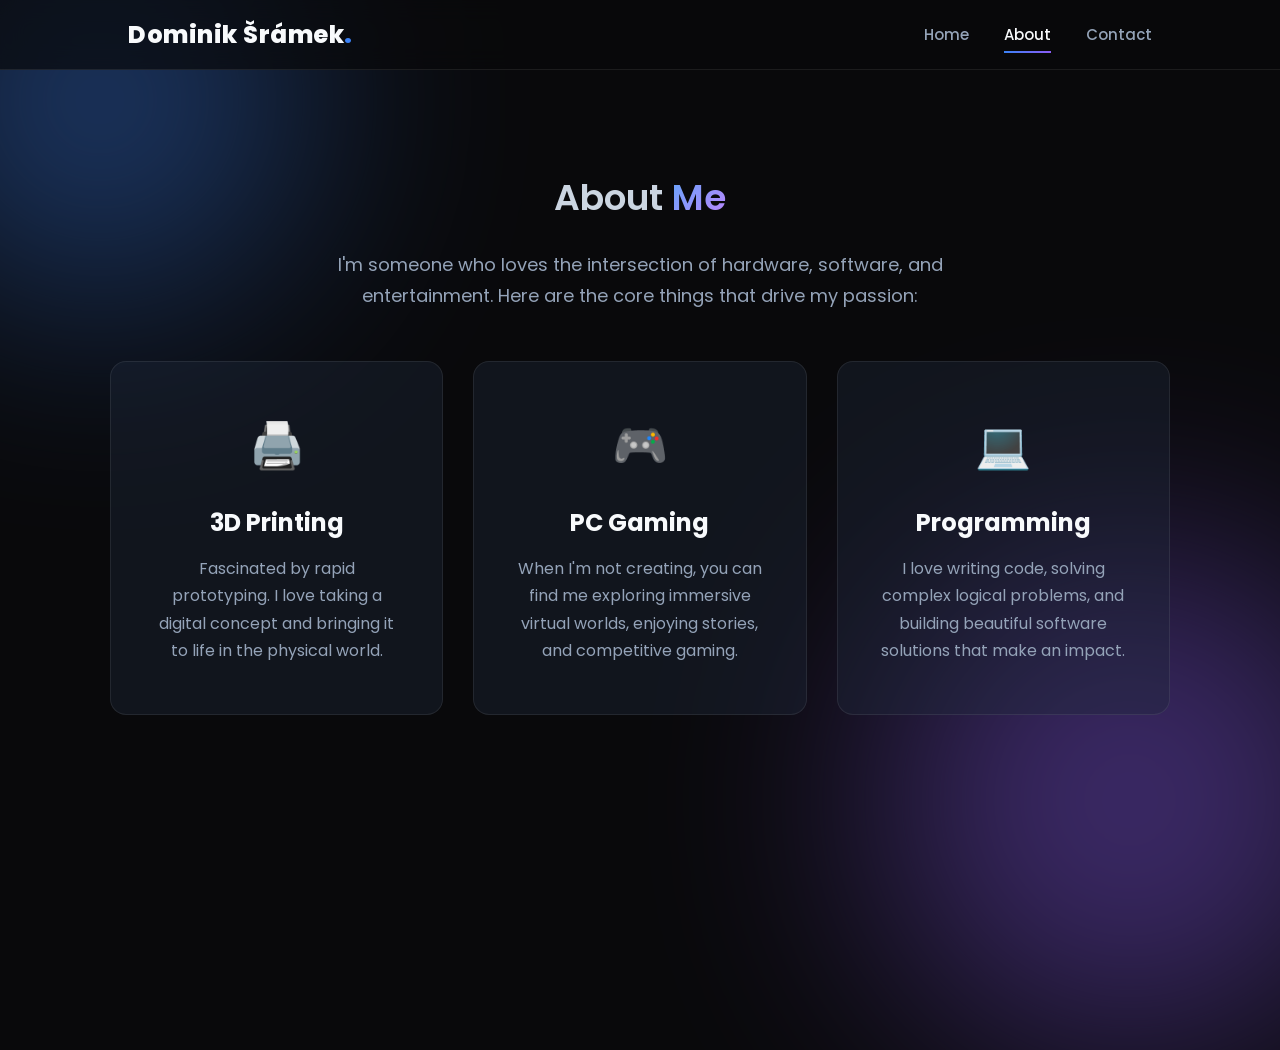
==== about.html @ bb0749fe "Made a whole website" ====
<!DOCTYPE html>
<html lang="en">
<head>
    <meta charset="UTF-8">
    <meta name="viewport" content="width=device-width, initial-scale=1.0">
    <title>About Me - Dominik Šrámek</title>
    <link href="https://fonts.googleapis.com/css2?family=Poppins:wght@300;400;500;600;800&display=swap" rel="stylesheet">
    <link rel="stylesheet" href="style.css">
</head>
<body>
    <div class="bg-shape shape-1"></div>
    <div class="bg-shape shape-2"></div>

    <nav class="navbar">
        <div class="logo">Dominik Šrámek<span>.</span></div>
        <ul class="nav-links">
            <li><a href="index.html">Home</a></li>
            <li><a href="about.html" class="active">About</a></li>
            <li><a href="contact.html">Contact</a></li>
        </ul>
    </nav>
    
    <main class="content">
        <section class="about-section slide-up">
            <h2>About <span class="highlight">Me</span></h2>
            <p class="about-intro">I'm someone who loves the intersection of hardware, software, and entertainment. Here are the core things that drive my passion:</p>
            <div class="cards-container">
                <div class="card card-3d">
                    <div class="card-icon">🖨️</div>
                    <h3>3D Printing</h3>
                    <p>Fascinated by rapid prototyping. I love taking a digital concept and bringing it to life in the physical world.</p>
                </div>
                <div class="card card-3d">
                    <div class="card-icon">🎮</div>
                    <h3>PC Gaming</h3>
                    <p>When I'm not creating, you can find me exploring immersive virtual worlds, enjoying stories, and competitive gaming.</p>
                </div>
                <div class="card card-3d">
                    <div class="card-icon">💻</div>
                    <h3>Programming</h3>
                    <p>I love writing code, solving complex logical problems, and building beautiful software solutions that make an impact.</p>
                </div>
            </div>
        </section>
    </main>
</body>
</html>
---- style.css ----
/* Reset and Base Styles */
* {
    margin: 0;
    padding: 0;
    box-sizing: border-box;
    font-family: 'Poppins', sans-serif;
}

:root {
    --bg-dark: #09090b;
    --text-main: #f8fafc;
    --text-muted: #94a3b8;
    --accent-1: #3b82f6; /* Blue */
    --accent-2: #8b5cf6; /* Purple */
    --card-bg: rgba(30, 41, 59, 0.4);
    --card-border: rgba(255, 255, 255, 0.08);
}

body {
    background-color: var(--bg-dark);
    color: var(--text-main);
    min-height: 100vh;
    padding-top: 80px; 
    overflow-x: hidden;
    position: relative;
}

/* Abstract Background Shapes */
.bg-shape {
    position: absolute;
    border-radius: 50%;
    filter: blur(120px);
    z-index: -1;
    opacity: 0.4;
    animation: pulse 12s infinite alternate ease-in-out;
}

.shape-1 {
    width: 400px;
    height: 400px;
    background: var(--accent-1);
    top: -100px;
    left: -100px;
}

.shape-2 {
    width: 500px;
    height: 500px;
    background: var(--accent-2);
    bottom: -150px;
    right: -100px;
    animation-delay: -5s;
}

@keyframes pulse {
    0% { transform: scale(1) translate(0, 0); opacity: 0.3; }
    100% { transform: scale(1.2) translate(50px, 50px); opacity: 0.6; }
}

/* Glassmorphism Navbar */
.navbar {
    position: fixed;
    top: 0;
    left: 0;
    width: 100%;
    height: 70px;
    background: rgba(9, 9, 11, 0.7);
    backdrop-filter: blur(12px);
    -webkit-backdrop-filter: blur(12px);
    border-bottom: 1px solid var(--card-border);
    display: flex;
    justify-content: space-between;
    align-items: center;
    padding: 0 10%;
    z-index: 1000;
}

.navbar .logo {
    font-size: 24px;
    font-weight: 800;
    letter-spacing: 0.5px;
}

.navbar .logo span {
    color: var(--accent-1);
}

.nav-links {
    list-style: none;
    display: flex;
}

.nav-links li {
    margin-left: 35px;
}

.nav-links a {
    color: var(--text-muted);
    text-decoration: none;
    font-size: 15px;
    font-weight: 500;
    transition: color 0.3s ease;
    padding: 8px 0;
    position: relative;
}

.nav-links a::after {
    content: '';
    position: absolute;
    width: 0;
    height: 2px;
    bottom: 0;
    left: 0;
    background: linear-gradient(90deg, var(--accent-1), var(--accent-2));
    transition: width 0.3s ease;
}

.nav-links a:hover::after, .nav-links a.active::after {
    width: 100%;
}

.nav-links a:hover, .nav-links a.active {
    color: var(--text-main);
}

/* Hero Banner */
.hero-banner {
    width: 100%;
    min-height: 65vh;
    margin-top: -80px; /* Counteract body padding */
    padding-top: 80px;
    background: linear-gradient(rgba(9, 9, 11, 0.2), rgba(9, 9, 11, 0.5)), url('hero-image.png');
    background-size: cover;
    background-position: center;
    background-repeat: no-repeat;
    display: flex;
    align-items: center;
    justify-content: center;
    text-align: center;
}

.hero-banner-content {
    padding: 20px;
    text-shadow: 0 4px 15px rgba(0,0,0,0.9);
}

.hero-banner-content .greeting {
    color: var(--accent-1);
    font-weight: 600;
    letter-spacing: 2px;
    margin-bottom: 15px;
    text-transform: uppercase;
    font-size: 16px;
}

.hero-banner-content h1 {
    font-size: 72px;
    font-weight: 800;
    margin-bottom: 15px;
}

.hero-banner-content h2 {
    font-size: 28px;
    font-weight: 500;
    color: #e2e8f0;
}

/* Content Area */
.content {
    max-width: 1100px;
    margin: 20px auto;
    padding: 20px;
}

/* Typography & Highlights */
.highlight {
    background: linear-gradient(135deg, #60a5fa, #c084fc);
    -webkit-background-clip: text;
    -webkit-text-fill-color: transparent;
}

h2 {
    font-size: 36px;
    font-weight: 600;
    margin-bottom: 25px;
    color: #cbd5e1;
}

p {
    font-size: 17px;
    color: var(--text-muted);
    line-height: 1.7;
    margin-bottom: 30px;
}

/* Intro Section */
.intro-section {
    text-align: center;
    max-width: 700px;
    margin: 40px auto 60px auto;
}

.intro-section p {
    font-size: 19px;
    margin-bottom: 35px;
}

.hero-buttons {
    display: flex;
    justify-content: center;
    gap: 20px;
}

/* Buttons */
.btn {
    display: inline-block;
    background: linear-gradient(135deg, var(--accent-1), var(--accent-2));
    color: #fff;
    padding: 14px 32px;
    text-decoration: none;
    border-radius: 8px;
    font-weight: 600;
    box-shadow: 0 4px 15px rgba(59, 130, 246, 0.3);
    transition: all 0.3s ease;
    border: 1px solid transparent;
}

.btn:hover {
    transform: translateY(-3px);
    box-shadow: 0 8px 25px rgba(59, 130, 246, 0.5);
}

.btn-outline {
    background: transparent;
    border: 1px solid var(--card-border);
    box-shadow: none;
}

.btn-outline:hover {
    background: var(--card-bg);
    border-color: var(--accent-1);
    box-shadow: 0 4px 15px rgba(255, 255, 255, 0.05);
}

/* Quick Highlights */
.quick-highlights {
    display: grid;
    grid-template-columns: repeat(3, 1fr);
    gap: 20px;
    padding-bottom: 50px;
}

.highlight-box {
    background: var(--card-bg);
    border: 1px solid var(--card-border);
    padding: 25px;
    border-radius: 12px;
    display: flex;
    flex-direction: column;
    justify-content: center;
    backdrop-filter: blur(10px);
    transition: transform 0.3s, border-color 0.3s;
}

.highlight-box:hover {
    transform: translateY(-5px);
    border-color: rgba(96, 165, 250, 0.5);
}

.highlight-box h3 {
    font-size: 18px;
    color: var(--text-main);
    margin-bottom: 5px;
}

.highlight-box p {
    font-size: 14px;
    margin-bottom: 0;
}

/* About Section */
.about-section {
    text-align: center;
    padding-top: 50px;
}

.about-intro {
    max-width: 700px;
    margin: 0 auto 50px auto;
    font-size: 18px;
}

.cards-container {
    display: grid;
    grid-template-columns: repeat(auto-fit, minmax(320px, 1fr));
    gap: 30px;
}

.card {
    background: var(--card-bg);
    border: 1px solid var(--card-border);
    padding: 50px 40px;
    border-radius: 16px;
    transition: all 0.3s ease;
    backdrop-filter: blur(10px);
    position: relative;
    overflow: hidden;
}

.card::before {
    content: '';
    position: absolute;
    top: 0; left: 0; width: 100%; height: 4px;
    background: linear-gradient(90deg, var(--accent-1), var(--accent-2));
    transform: scaleX(0);
    transform-origin: left;
    transition: transform 0.5s ease;
}

.card:hover::before {
    transform: scaleX(1);
}

.card:hover {
    transform: translateY(-10px);
    background: rgba(30, 41, 59, 0.7);
    box-shadow: 0 20px 40px rgba(0,0,0,0.4);
    border-color: rgba(255,255,255,0.15);
}

.card-icon {
    font-size: 45px;
    margin-bottom: 25px;
    display: inline-block;
    transition: transform 0.3s ease;
}

.card:hover .card-icon {
    transform: scale(1.1) rotate(5deg);
}

.card h3 {
    font-size: 24px;
    margin-bottom: 15px;
    color: var(--text-main);
}

.card p {
    font-size: 16px;
    margin-bottom: 0;
}

/* Contact Section */
.contact-section {
    text-align: center;
    padding-top: 50px;
}

.contact-section p {
    max-width: 600px;
    margin: 0 auto 50px auto;
    font-size: 18px;
}

.contact-grid {
    display: flex;
    flex-wrap: wrap;
    justify-content: center;
    gap: 25px;
    max-width: 1100px;
    margin: 0 auto;
}

.contact-card {
    background: var(--card-bg);
    border: 1px solid var(--card-border);
    padding: 20px 25px;
    border-radius: 16px;
    display: flex;
    align-items: center;
    gap: 15px;
    text-decoration: none;
    transition: all 0.3s ease;
    backdrop-filter: blur(10px);
    width: 330px;
    max-width: 100%;
}

.contact-card:hover {
    transform: translateY(-5px) scale(1.02);
    border-color: rgba(96, 165, 250, 0.4);
    background: rgba(30, 41, 59, 0.6);
    box-shadow: 0 10px 30px rgba(0,0,0,0.2);
}

.icon-wrapper {
    width: 60px;
    height: 60px;
    border-radius: 12px;
    background: rgba(255,255,255,0.05);
    display: flex;
    align-items: center;
    justify-content: center;
    font-size: 28px;
    border: 1px solid rgba(255,255,255,0.1);
}

.contact-info {
    text-align: left;
    min-width: 0;
}

.contact-info h4 {
    font-size: 14px;
    color: var(--text-muted);
    text-transform: uppercase;
    letter-spacing: 1px;
    margin-bottom: 5px;
}

.contact-info span {
    font-size: 15px;
    color: var(--text-main);
    font-weight: 500;
    white-space: nowrap;
}

/* Animations */
.fade-in {
    animation: fadeIn 1s ease forwards;
}

.slide-up {
    opacity: 0;
    animation: slideUp 0.8s ease forwards;
}

@keyframes fadeIn {
    from { opacity: 0; }
    to { opacity: 1; }
}

@keyframes slideUp {
    from { 
        opacity: 0; 
        transform: translateY(40px); 
    }
    to { 
        opacity: 1; 
        transform: translateY(0); 
    }
}

/* Responsive */
@media (max-width: 900px) {
    .hero-banner-content h1 {
        font-size: 52px;
    }
    .quick-highlights {
        grid-template-columns: 1fr;
    }
}
@media (max-width: 600px) {
    .nav-links {
        display: flex;
        font-size: 13px;
    }
    .nav-links li {
        margin-left: 15px;
    }
    .navbar {
        padding: 0 5%;
    }
    .hero-banner-content h1 {
        font-size: 42px;
    }
}
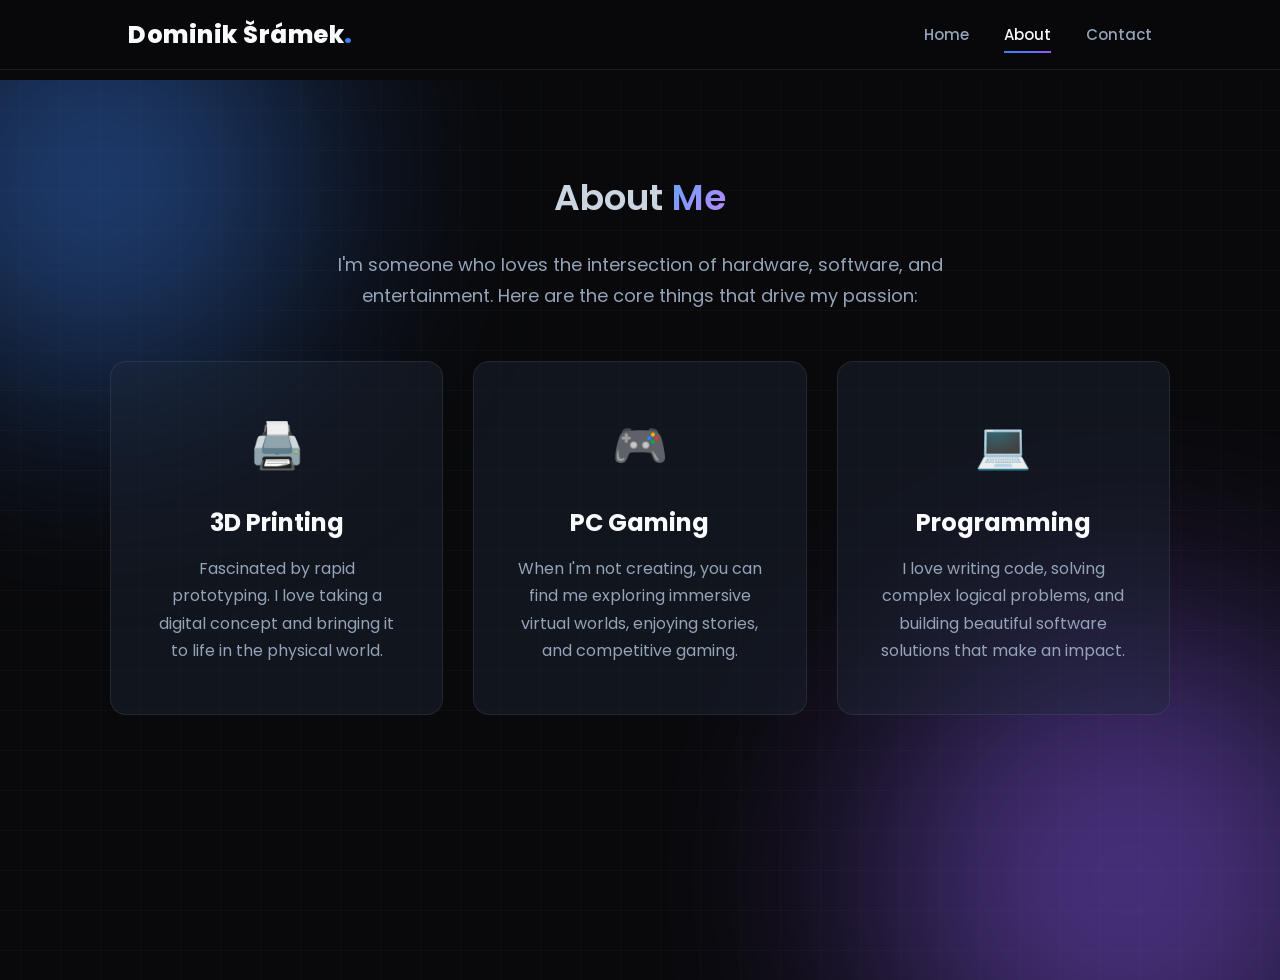
==== commit 33eb76d2: "Uprava stranky pro mobil a oprava" ====
--- a/about.html
+++ b/about.html
@@ -3,11 +3,12 @@
 <head>
     <meta charset="UTF-8">
     <meta name="viewport" content="width=device-width, initial-scale=1.0">
+    <meta name="google" content="notranslate">
     <title>About Me - Dominik Šrámek</title>
     <link href="https://fonts.googleapis.com/css2?family=Poppins:wght@300;400;500;600;800&display=swap" rel="stylesheet">
     <link rel="stylesheet" href="style.css">
 </head>
-<body>
+<body><div class=site-wrapper>
     <div class="bg-shape shape-1"></div>
     <div class="bg-shape shape-2"></div>
 
@@ -43,5 +44,5 @@
             </div>
         </section>
     </main>
-</body>
+</div></body>
 </html>
--- a/style.css
+++ b/style.css
@@ -16,13 +16,54 @@
     --card-border: rgba(255, 255, 255, 0.08);
 }
 
+html, body {
+    overflow-x: hidden;
+    max-width: 100%;
+    margin: 0;
+    padding: 0;
+}
+
+html {
+    background-color: var(--bg-dark);
+    color-scheme: dark;
+}
+
 body {
     background-color: var(--bg-dark);
     color: var(--text-main);
+    padding-top: 80px; 
+    position: relative;
+    width: 100%;
+}
+
+.site-wrapper {
+    overflow: hidden;
+    width: 100%;
+    position: relative;
     min-height: 100vh;
-    padding-top: 80px; 
-    overflow-x: hidden;
-    position: relative;
+    display: flex;
+    flex-direction: column;
+    background-image: 
+        linear-gradient(rgba(255, 255, 255, 0.02) 1px, transparent 1px),
+        linear-gradient(90deg, rgba(255, 255, 255, 0.02) 1px, transparent 1px);
+    background-size: 40px 40px;
+    background-position: center center;
+}
+
+/* Custom Scrollbar for Dark Theme */
+::-webkit-scrollbar {
+    width: 12px;
+}
+::-webkit-scrollbar-track {
+    background: var(--bg-dark); 
+}
+::-webkit-scrollbar-thumb {
+    background: #1e293b; 
+    border-radius: 6px;
+    border: 3px solid var(--bg-dark);
+}
+::-webkit-scrollbar-thumb:hover {
+    background: #334155; 
 }
 
 /* Abstract Background Shapes */
@@ -30,9 +71,10 @@
     position: absolute;
     border-radius: 50%;
     filter: blur(120px);
-    z-index: -1;
-    opacity: 0.4;
+    z-index: 0;
+    opacity: 0.5;
     animation: pulse 12s infinite alternate ease-in-out;
+    pointer-events: none;
 }
 
 .shape-1 {
@@ -170,6 +212,10 @@
     max-width: 1100px;
     margin: 20px auto;
     padding: 20px;
+    flex: 1;
+    width: 100%;
+    position: relative;
+    z-index: 1;
 }
 
 /* Typography & Highlights */
@@ -209,6 +255,7 @@
     display: flex;
     justify-content: center;
     gap: 20px;
+    flex-wrap: wrap;
 }
 
 /* Buttons */
@@ -466,12 +513,19 @@
         font-size: 13px;
     }
     .nav-links li {
-        margin-left: 15px;
+        margin-left: 10px;
     }
     .navbar {
-        padding: 0 5%;
+        padding: 0 15px;
+    }
+    .navbar .logo {
+        font-size: 18px;
     }
     .hero-banner-content h1 {
-        font-size: 42px;
-    }
-}
+        font-size: 34px;
+        word-wrap: break-word;
+    }
+    .cards-container {
+        grid-template-columns: 1fr;
+    }
+}
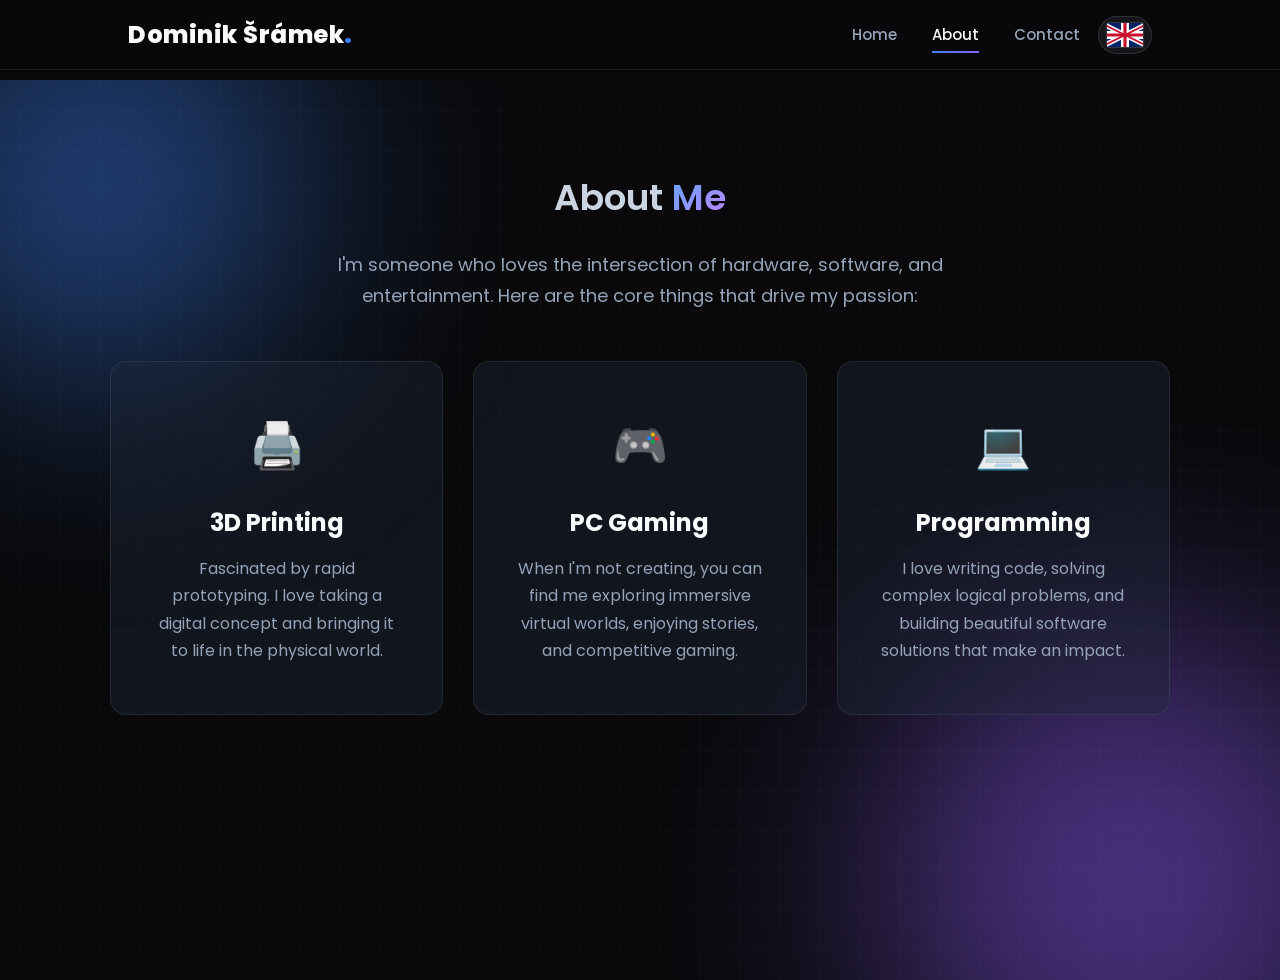
==== commit bc2b5543: "Přidán překlad stránky z EN na CZ a naopak" ====
--- a/about.html
+++ b/about.html
@@ -2,47 +2,54 @@
 <html lang="en">
 <head>
     <meta charset="UTF-8">
-    <meta name="viewport" content="width=device-width, initial-scale=1.0">
+    <meta name="viewport" content="width=device-width, initial-scale=1.0, minimum-scale=1.0, maximum-scale=5.0">
     <meta name="google" content="notranslate">
     <title>About Me - Dominik Šrámek</title>
     <link href="https://fonts.googleapis.com/css2?family=Poppins:wght@300;400;500;600;800&display=swap" rel="stylesheet">
     <link rel="stylesheet" href="style.css">
 </head>
-<body><div class=site-wrapper>
+<body data-page="about"><div class=site-wrapper>
     <div class="bg-shape shape-1"></div>
     <div class="bg-shape shape-2"></div>
 
     <nav class="navbar">
         <div class="logo">Dominik Šrámek<span>.</span></div>
-        <ul class="nav-links">
-            <li><a href="index.html">Home</a></li>
-            <li><a href="about.html" class="active">About</a></li>
-            <li><a href="contact.html">Contact</a></li>
-        </ul>
+        <div class="nav-actions">
+            <ul class="nav-links">
+                <li><a href="index.html" data-i18n="nav.home">Home</a></li>
+                <li><a href="about.html" class="active" data-i18n="nav.about">About</a></li>
+                <li><a href="contact.html" data-i18n="nav.contact">Contact</a></li>
+            </ul>
+            <button type="button" class="lang-toggle" aria-label="Switch to Czech">
+                <span class="flag">🇬🇧</span>
+                <span class="lang-label">UK</span>
+            </button>
+        </div>
     </nav>
     
     <main class="content">
         <section class="about-section slide-up">
-            <h2>About <span class="highlight">Me</span></h2>
-            <p class="about-intro">I'm someone who loves the intersection of hardware, software, and entertainment. Here are the core things that drive my passion:</p>
+            <h2 data-i18n="about.heading">About <span class="highlight">Me</span></h2>
+            <p class="about-intro" data-i18n="about.intro">I'm someone who loves the intersection of hardware, software, and entertainment. Here are the core things that drive my passion:</p>
             <div class="cards-container">
                 <div class="card card-3d">
                     <div class="card-icon">🖨️</div>
-                    <h3>3D Printing</h3>
-                    <p>Fascinated by rapid prototyping. I love taking a digital concept and bringing it to life in the physical world.</p>
+                    <h3 data-i18n="about.card1.title">3D Printing</h3>
+                    <p data-i18n="about.card1.text">Fascinated by rapid prototyping. I love taking a digital concept and bringing it to life in the physical world.</p>
                 </div>
                 <div class="card card-3d">
                     <div class="card-icon">🎮</div>
-                    <h3>PC Gaming</h3>
-                    <p>When I'm not creating, you can find me exploring immersive virtual worlds, enjoying stories, and competitive gaming.</p>
+                    <h3 data-i18n="about.card2.title">PC Gaming</h3>
+                    <p data-i18n="about.card2.text">When I'm not creating, you can find me exploring immersive virtual worlds, enjoying stories, and competitive gaming.</p>
                 </div>
                 <div class="card card-3d">
                     <div class="card-icon">💻</div>
-                    <h3>Programming</h3>
-                    <p>I love writing code, solving complex logical problems, and building beautiful software solutions that make an impact.</p>
+                    <h3 data-i18n="about.card3.title">Programming</h3>
+                    <p data-i18n="about.card3.text">I love writing code, solving complex logical problems, and building beautiful software solutions that make an impact.</p>
                 </div>
             </div>
         </section>
     </main>
+    <script src="lang.js"></script>
 </div></body>
 </html>
--- a/style.css
+++ b/style.css
@@ -127,9 +127,16 @@
     color: var(--accent-1);
 }
 
+.nav-actions {
+    display: flex;
+    align-items: center;
+    gap: 18px;
+}
+
 .nav-links {
     list-style: none;
     display: flex;
+    align-items: center;
 }
 
 .nav-links li {
@@ -144,6 +151,38 @@
     transition: color 0.3s ease;
     padding: 8px 0;
     position: relative;
+}
+
+.lang-toggle {
+    appearance: none;
+    border: 1px solid rgba(255, 255, 255, 0.12);
+    background: rgba(148, 163, 184, 0.09);
+    color: var(--text-main);
+    border-radius: 999px;
+    padding: 6px 8px;
+    display: inline-flex;
+    align-items: center;
+    justify-content: center;
+    cursor: pointer;
+    transition: transform 0.2s ease, border-color 0.2s ease, background 0.2s ease;
+    min-width: 50px;
+    min-height: 38px;
+}
+
+.lang-toggle:hover {
+    transform: translateY(-1px);
+    border-color: rgba(96, 165, 250, 0.7);
+    background: rgba(96, 165, 250, 0.12);
+}
+
+.lang-toggle .flag {
+    display: block;
+    width: 36px;
+    height: 24px;
+    object-fit: cover;
+    border-radius: 2px;
+    box-shadow: 0 0 0 1px rgba(255,255,255,0.14);
+    background: #fff;
 }
 
 .nav-links a::after {
@@ -228,6 +267,7 @@
 h2 {
     font-size: 36px;
     font-weight: 600;
+    margin-top: 0;
     margin-bottom: 25px;
     color: #cbd5e1;
 }
@@ -528,4 +568,14 @@
     .cards-container {
         grid-template-columns: 1fr;
     }
-}
+    .content {
+        margin: 0 auto;
+        padding: 0 15px;
+    }
+    .about-section, .contact-section {
+        padding-top: 0;
+    }
+    .contact-section p, .about-intro {
+        margin-bottom: 30px;
+    }
+}
